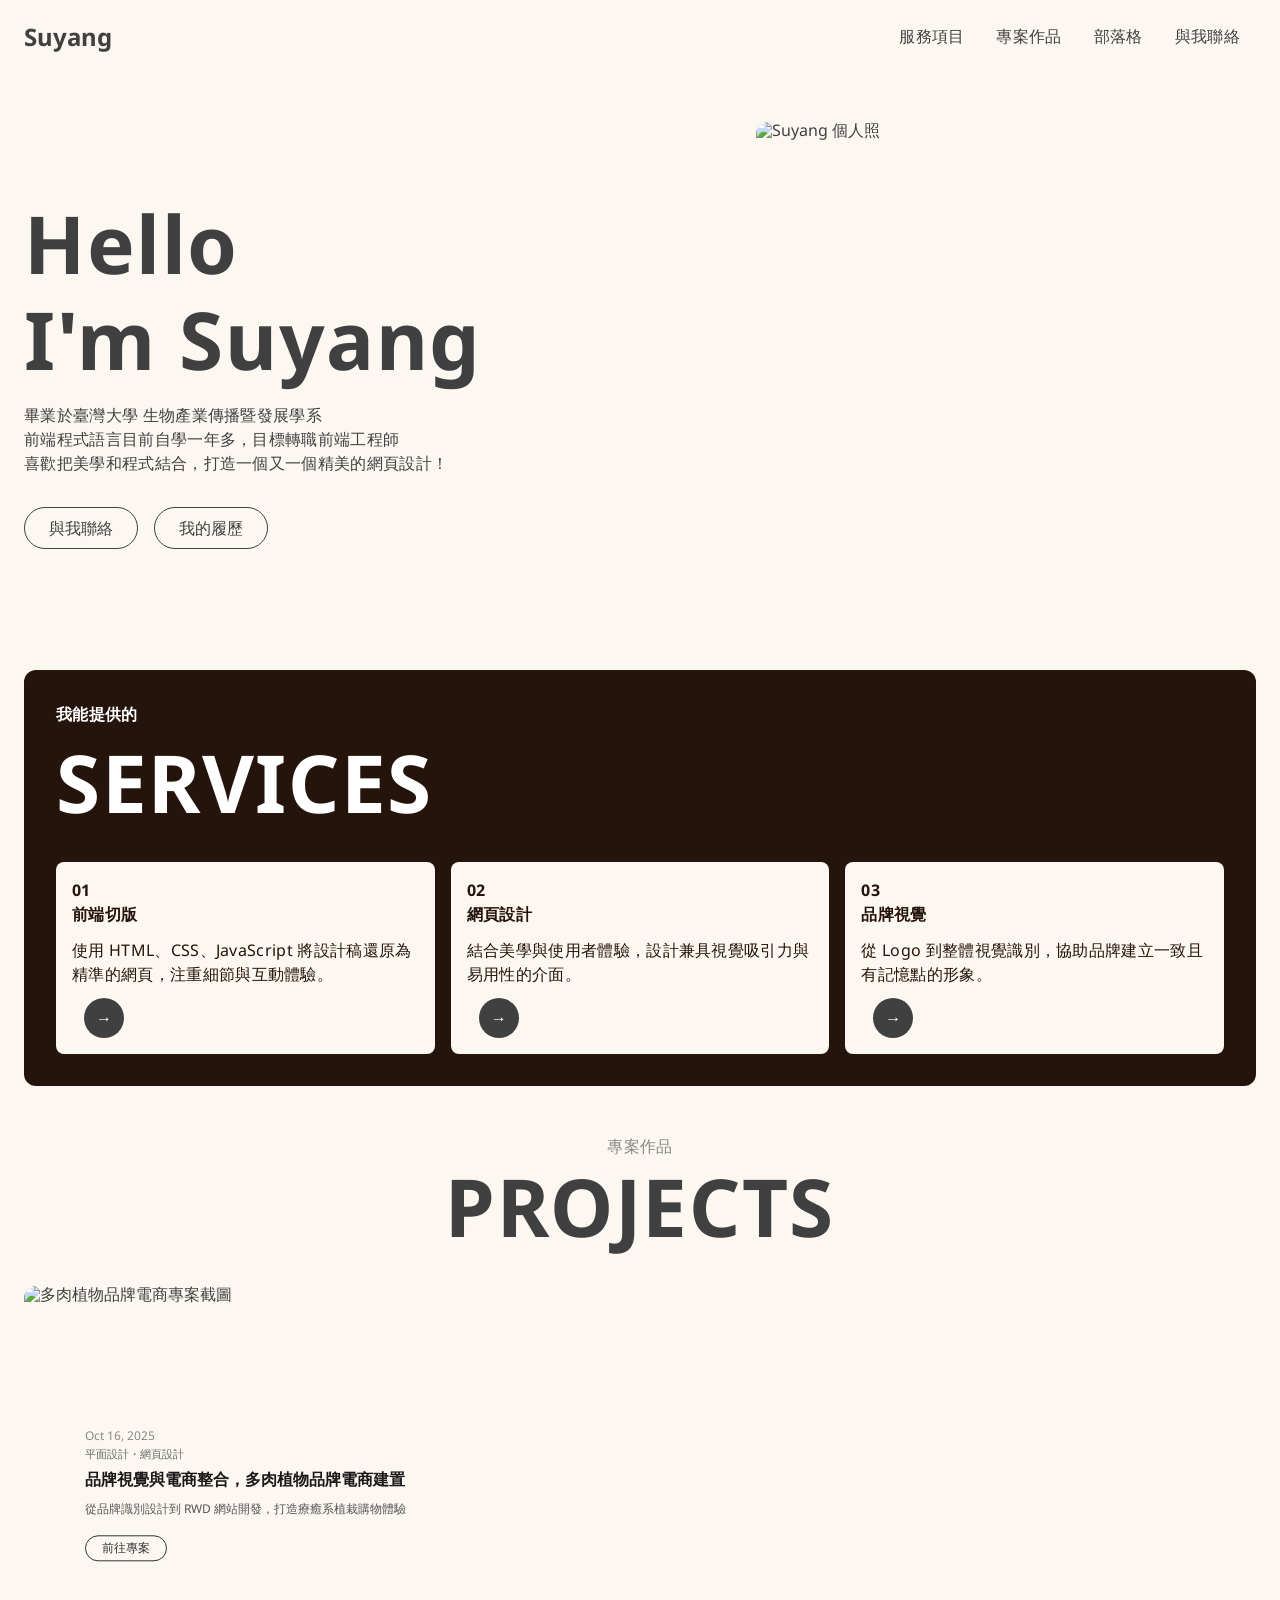
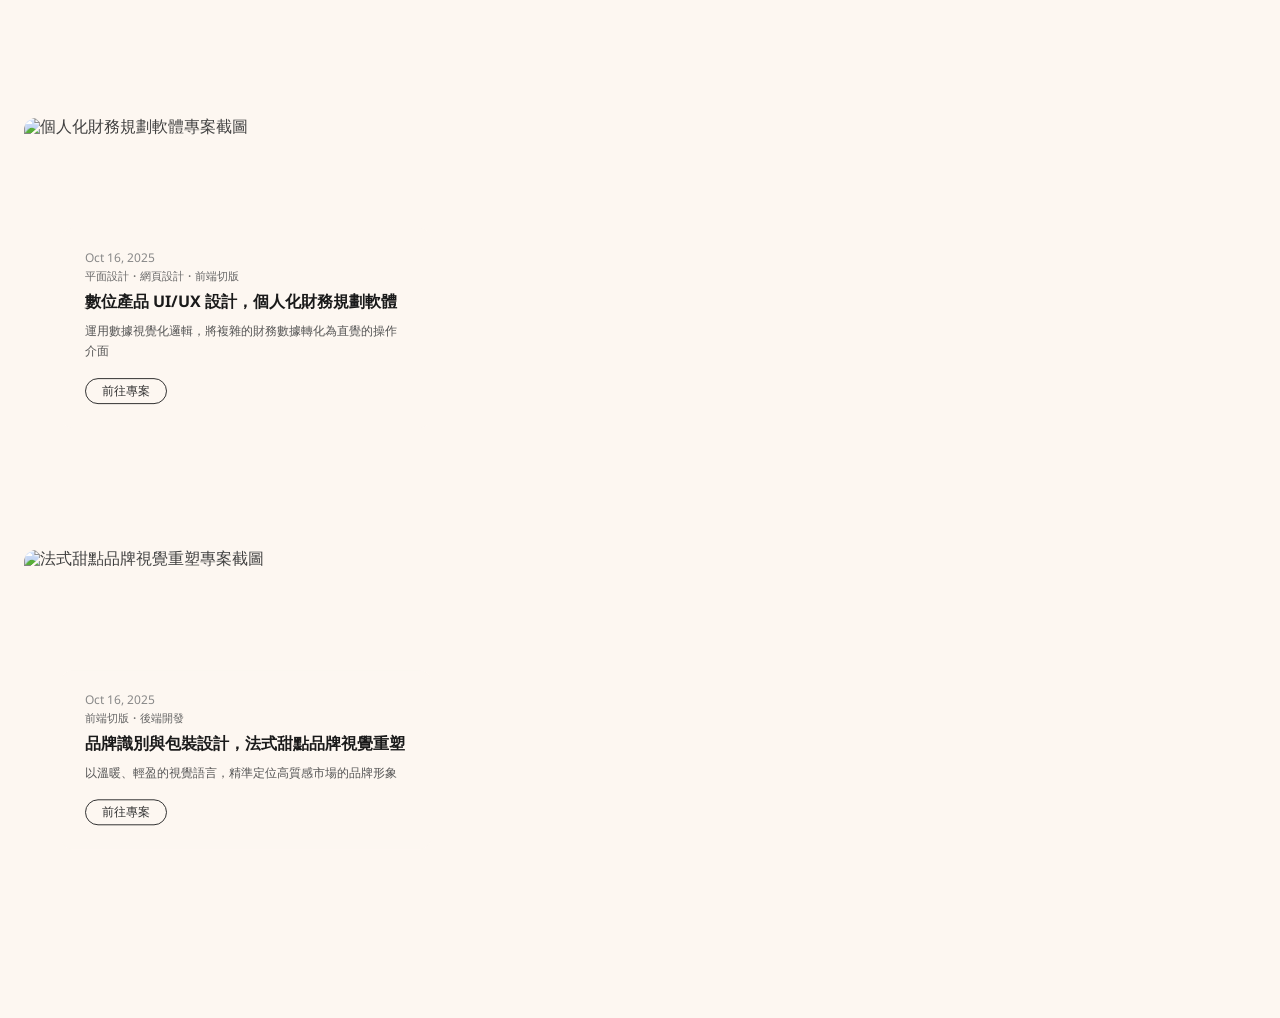
==== index.html @ 1df4dea6 "push a new version" ====
<!DOCTYPE html>
<html lang="zh-TW">
<head>
    <meta charset="UTF-8">
    <meta name="viewport" content="width=device-width, initial-scale=1.0">
    <link rel="stylesheet" href="style.css">
    <link rel="preconnect" href="https://fonts.googleapis.com">
    <link rel="preconnect" href="https://fonts.gstatic.com" crossorigin>
    <link href="https://fonts.googleapis.com/css2?family=Noto+Sans:ital,wght@0,100..900;1,100..900&display=swap" rel="stylesheet">
    <!-- EmailJS SDK -->
    <script src="https://cdn.jsdelivr.net/npm/@emailjs/browser@4/dist/email.min.js"></script>
    <title>Suyang Personal Branding</title>
</head>
<body>
    <div class="container">

        <!-- Header -->
        <div class="header">
            <p class="name">Suyang</p>
            <ul class="menu">
                <li><a href="#">服務項目</a></li>
                <li><a href="https://suyangalex.github.io/Suyang-Portfolio/" target="_blank">專案作品</a></li>
                <li><a href="#">部落格</a></li>
                <li><a href="#" id="navContactBtn">與我聯絡</a></li>
            </ul>
        </div>

        <!-- Profile -->
        <div class="profile">
            <div class="profile_text">
                <p class="eng">Hello<br>I'm Suyang</p>
                <p class="ch">
                    畢業於臺灣大學 生物產業傳播暨發展學系<br>
                    前端程式語言目前自學一年多，目標轉職前端工程師<br>
                    喜歡把美學和程式結合，打造一個又一個精美的網頁設計！
                </p>
                <div class="contact_resume">
                    <a href="#" id="heroContactBtn">與我聯絡</a>
                    <a href="https://www.cake.me/pu9730251" target="_blank">我的履歷</a>
                </div>
            </div>
            <img
                class="profile_img"
                src="https://github.com/SuyangAlex/Suyang-Portfolio/blob/main/img/handsome.jpg?raw=true"
                alt="Suyang 個人照"
            >
        </div>

        <!-- Service -->
        <div class="service">
            <p class="titleF">我能提供的</p>
            <p class="titleS">SERVICES</p>
            <div class="skills">
                <div class="skill">
                    <p class="first_line">01</p>
                    <p class="second_line">前端切版</p>
                    <p>使用 HTML、CSS、JavaScript 將設計稿還原為精準的網頁，注重細節與互動體驗。</p>
                    <div class="description">
                        <a href="#" aria-label="了解更多">→</a>
                    </div>
                </div>
                <div class="skill">
                    <p class="first_line">02</p>
                    <p class="second_line">網頁設計</p>
                    <p>結合美學與使用者體驗，設計兼具視覺吸引力與易用性的介面。</p>
                    <div class="description">
                        <a href="#" aria-label="了解更多">→</a>
                    </div>
                </div>
                <div class="skill">
                    <p class="first_line">03</p>
                    <p class="second_line">品牌視覺</p>
                    <p>從 Logo 到整體視覺識別，協助品牌建立一致且有記憶點的形象。</p>
                    <div class="description">
                        <a href="#" aria-label="了解更多">→</a>
                    </div>
                </div>
            </div>
        </div>

        <!-- Projects -->
        <div class="projects">
            <div class="projects-heading">
                <p class="label">專案作品</p>
                <p class="big-title">PROJECTS</p>
            </div>

            <div class="cards-wrapper">
                <div class="portfolio-card">
                    <img class="card-bg" src="https://github.com/hexschool/2022-web-layout-training/blob/main/2026-web-camp/project_1.png?raw=true" alt="多肉植物品牌電商專案截圖">
                    <div class="card-overlay">
                        <p class="card-date">Oct 16, 2025</p>
                        <p class="card-tags">平面設計・網頁設計</p>
                        <h2 class="card-title">品牌視覺與電商整合，多肉植物品牌電商建置</h2>
                        <p class="card-desc">從品牌識別設計到 RWD 網站開發，打造療癒系植栽購物體驗</p>
                        <a class="card-btn" href="#">前往專案</a>
                    </div>
                </div>

                <div class="portfolio-card">
                    <img class="card-bg" src="https://github.com/hexschool/2022-web-layout-training/blob/main/2026-web-camp/project_2.png?raw=true" alt="個人化財務規劃軟體專案截圖">
                    <div class="card-overlay">
                        <p class="card-date">Oct 16, 2025</p>
                        <p class="card-tags">平面設計・網頁設計・前端切版</p>
                        <h2 class="card-title">數位產品 UI/UX 設計，個人化財務規劃軟體</h2>
                        <p class="card-desc">運用數據視覺化邏輯，將複雜的財務數據轉化為直覺的操作介面</p>
                        <a class="card-btn" href="#">前往專案</a>
                    </div>
                </div>

                <div class="portfolio-card">
                    <img class="card-bg" src="https://github.com/hexschool/2022-web-layout-training/blob/main/2026-web-camp/project_3.png?raw=true" alt="法式甜點品牌視覺重塑專案截圖">
                    <div class="card-overlay">
                        <p class="card-date">Oct 16, 2025</p>
                        <p class="card-tags">前端切版・後端開發</p>
                        <h2 class="card-title">品牌識別與包裝設計，法式甜點品牌視覺重塑</h2>
                        <p class="card-desc">以溫暖、輕盈的視覺語言，精準定位高質感市場的品牌形象</p>
                        <a class="card-btn" href="#">前往專案</a>
                    </div>
                </div>
            </div>
        </div>

    </div>

    <!-- Contact Modal -->
    <div class="modal-overlay" id="modalOverlay" aria-hidden="true">
        <div class="modal" id="modal" role="dialog" aria-modal="true" aria-labelledby="modalTitle">
            <button class="modal-close" id="modalClose" aria-label="關閉">✕</button>

            <!-- Form View -->
            <div id="formView">
                <h2 class="modal-title" id="modalTitle">與我聯絡</h2>
                <p class="modal-sub">有任何合作提案或問題，都歡迎留言，<br>我會盡快回覆你！</p>

                <div class="form-group">
                    <label for="inputName">姓名</label>
                    <input type="text" id="inputName" placeholder="你的名字">
                </div>
                <div class="form-group">
                    <label for="inputEmail">Email</label>
                    <input type="email" id="inputEmail" placeholder="your@email.com">
                </div>
                <div class="form-group">
                    <label for="inputMessage">訊息</label>
                    <textarea id="inputMessage" rows="4" placeholder="想聊什麼都可以說..."></textarea>
                </div>

                <p class="form-error" id="formError"></p>
                <button class="btn-send" id="sendBtn">送出訊息</button>
            </div>

            <!-- Success View -->
            <div id="successView" class="success-view hidden">
                <div class="success-icon">✓</div>
                <p class="success-title">訊息已送出！</p>
                <p class="success-sub">謝謝你的來信，<br>我通常會在 1–2 個工作天內回覆。</p>
            </div>
        </div>
    </div>

    <script src="main.js"></script>
</body>
</html>
---- style.css ----
/* ── Reset ── */
html, body, div, span, applet, object, iframe,
h1, h2, h3, h4, h5, h6, p, blockquote, pre,
a, abbr, acronym, address, big, cite, code,
del, dfn, em, img, ins, kbd, q, s, samp,
small, strike, strong, sub, sup, tt, var,
b, u, i, center,
dl, dt, dd, ol, ul, li,
fieldset, form, label, legend,
table, caption, tbody, tfoot, thead, tr, th, td,
article, aside, canvas, details, embed,
figure, figcaption, footer, header, hgroup,
menu, nav, output, ruby, section, summary,
time, mark, audio, video {
    margin: 0;
    padding: 0;
    border: 0;
    font-size: 100%;
    font: inherit;
    vertical-align: baseline;
}
article, aside, details, figcaption, figure,
footer, header, hgroup, menu, nav, section {
    display: block;
}
body { line-height: 1; }
ol, ul { list-style: none; }
blockquote, q { quotes: none; }
blockquote:before, blockquote:after,
q:before, q:after { content: ''; content: none; }
table { border-collapse: collapse; border-spacing: 0; }

/* ── Base ── */
body {
    background-color: #FDF7F1;
    font-family: "Noto Sans", sans-serif;
    color: #404040;
}

.container {
    margin: 0 auto;
    width: 1296px;
    max-width: 100%;
    padding: 0 24px;
    box-sizing: border-box;
}

/* ── Header ── */
.header {
    display: flex;
    justify-content: space-between;
    align-items: center;
    margin-top: 16px;
    margin-bottom: 16px;
}

.name {
    font-size: 24px;
    font-weight: bold;
}

.menu {
    display: flex;
    align-items: center;
}

.menu a {
    text-decoration: none;
    color: #404040;
    font-size: 16px;
    line-height: 150%;
    letter-spacing: 0.02em;
    padding: 8px 16px;
    display: block;
    border-bottom: 2px solid transparent;
    transition: border-color 0.2s;
}

.menu a:hover {
    border-bottom-color: #404040;
}

/* ── Profile ── */
.profile {
    display: flex;
    justify-content: space-between;
    align-items: center;
    gap: 32px;
    padding: 48px 0;
}

.profile_text {
    display: flex;
    flex-direction: column;
    justify-content: center;
}

.eng {
    font-size: 80px;
    font-weight: bold;
    letter-spacing: 0.02em;
    line-height: 120%;
    margin-bottom: 16px;
}

.ch {
    font-size: 16px;
    letter-spacing: 0.02em;
    line-height: 150%;
}

.profile_img {
    width: 500px;
    height: 500px;
    object-fit: cover;
    border-radius: 12px;
    flex-shrink: 0;
}

.contact_resume {
    display: flex;
    margin-top: 32px;
    gap: 16px;
}

.contact_resume a {
    text-decoration: none;
    display: block;
    padding: 12px 24px;
    border: 1px solid #404040;
    border-radius: 35px;
    color: #404040;
    transition: background-color 0.2s, color 0.2s;
}

.contact_resume a:hover {
    color: white;
    background-color: #404040;
}

/* ── Service ── */
.service {
    background-color: #24140B;
    color: white;
    padding: 32px;
    border-radius: 12px;
    margin-bottom: 32px;
}

.titleF {
    font-size: 16px;
    line-height: 150%;
    letter-spacing: 0.02em;
    font-weight: bold;
    margin-bottom: 8px;
}

.titleS {
    font-size: 80px;
    line-height: 120%;
    letter-spacing: 0.02em;
    font-weight: bold;
    margin-bottom: 32px;
}

.skills {
    display: flex;
    gap: 16px;
}

.skill {
    background-color: #FDF7F1;
    color: #24140B;
    padding: 16px;
    border-radius: 8px;
    flex: 1;
}

.first_line {
    font-size: 16px;
    font-weight: bold;
    line-height: 150%;
    letter-spacing: 0.02em;
}

.second_line {
    font-size: 28px;
    font-weight: bold;
    line-height: 150%;
    letter-spacing: 0.02em;
    margin-bottom: 12px;
}

.skill p {
    font-size: 16px;
    line-height: 150%;
    letter-spacing: 0.02em;
}

.description {
    display: flex;
    align-items: center;
    margin-top: 12px;
}

.description a {
    margin-left: 12px;
    text-decoration: none;
    color: white;
    padding: 12px;
    background-color: #404040;
    border-radius: 50%;
    display: flex;
    align-items: center;
    justify-content: center;
    transition: background-color 0.2s;
}

.description a:hover {
    background-color: #24140B;
}

/* ── Projects ── */
.projects {
    margin-top: 48px;
    margin-bottom: 48px;
    display: flex;
    flex-direction: column;
    align-items: center;
}

.projects-heading {
    text-align: center;
    margin-bottom: 32px;
}

.projects-heading .label {
    font-size: 16px;
    line-height: 150%;
    letter-spacing: 0.02em;
    color: #888;
}

.projects-heading .big-title {
    font-size: 80px;
    font-weight: bold;
    line-height: 120%;
    letter-spacing: 0.02em;
    color: #404040;
}

.cards-wrapper {
    width: 100%;
    display: flex;
    flex-direction: column;
    gap: 12px;
}

.portfolio-card {
    position: relative;
    width: 100%;
    overflow: hidden;
    border-radius: 12px;
}

.card-bg {
    display: block;
    width: 100%;
    height: 420px;
    object-fit: cover;
}

.card-overlay {
    position: absolute;
    top: 50%;
    left: 3%;
    transform: translateY(-50%);
    width: 30%;
    background: #FDF7F1;
    padding: 24px;
    box-sizing: border-box;
    border-radius: 12px;
}

.card-date {
    font-size: 12px;
    color: #888;
    margin-bottom: 6px;
}

.card-tags {
    font-size: 11px;
    color: #666;
    margin-bottom: 8px;
}

.card-title {
    font-size: 16px;
    font-weight: bold;
    color: #1a1a1a;
    margin-bottom: 8px;
    line-height: 1.5;
}

.card-desc {
    font-size: 12px;
    color: #555;
    margin-bottom: 16px;
    line-height: 1.7;
}

.card-btn {
    display: inline-block;
    font-size: 12px;
    color: #333;
    border: 1px solid #333;
    padding: 6px 16px;
    border-radius: 20px;
    text-decoration: none;
    transition: background-color 0.2s, color 0.2s;
}

.card-btn:hover {
    color: white;
    background-color: #404040;
    border-color: #404040;
}

/* ── Contact Modal ── */
.modal-overlay {
    position: fixed;
    inset: 0;
    background: rgba(36, 20, 11, 0.55);
    display: flex;
    align-items: center;
    justify-content: center;
    z-index: 100;
    opacity: 0;
    pointer-events: none;
    transition: opacity 0.25s ease;
}

.modal-overlay.active {
    opacity: 1;
    pointer-events: all;
}

.modal {
    background: #FDF7F1;
    border-radius: 16px;
    padding: 40px;
    width: 420px;
    max-width: calc(100vw - 48px);
    position: relative;
    transform: translateY(24px);
    transition: transform 0.25s ease, opacity 0.25s ease;
    opacity: 0;
    box-sizing: border-box;
}

.modal-overlay.active .modal {
    transform: translateY(0);
    opacity: 1;
}

.modal-close {
    position: absolute;
    top: 16px;
    right: 20px;
    background: none;
    border: none;
    font-size: 18px;
    cursor: pointer;
    color: #aaa;
    padding: 4px;
    line-height: 1;
    transition: color 0.15s;
}

.modal-close:hover {
    color: #404040;
}

.modal-title {
    font-size: 22px;
    font-weight: bold;
    color: #24140B;
    margin-bottom: 6px;
}

.modal-sub {
    font-size: 14px;
    color: #888;
    line-height: 1.6;
    margin-bottom: 28px;
}

.form-group {
    margin-bottom: 16px;
}

.form-group label {
    display: block;
    font-size: 13px;
    color: #666;
    margin-bottom: 6px;
}

.form-group input,
.form-group textarea {
    width: 100%;
    box-sizing: border-box;
    background: white;
    border: 1px solid #d4c9be;
    border-radius: 8px;
    padding: 10px 14px;
    font-size: 14px;
    font-family: "Noto Sans", sans-serif;
    color: #404040;
    outline: none;
    transition: border-color 0.15s;
    resize: none;
}

.form-group input:focus,
.form-group textarea:focus {
    border-color: #404040;
}

.form-error {
    font-size: 13px;
    color: #c0392b;
    margin-bottom: 8px;
    min-height: 18px;
}

.btn-send {
    width: 100%;
    padding: 14px;
    background: #24140B;
    color: white;
    border: none;
    border-radius: 35px;
    font-size: 15px;
    font-family: "Noto Sans", sans-serif;
    cursor: pointer;
    transition: background 0.2s, transform 0.1s;
}

.btn-send:hover {
    background: #404040;
}

.btn-send:active {
    transform: scale(0.98);
}

.btn-send:disabled {
    background: #aaa;
    cursor: not-allowed;
}

/* Success state */
.success-view {
    text-align: center;
    padding: 16px 0 8px;
}

.success-view.hidden {
    display: none;
}

#formView.hidden {
    display: none;
}

.success-icon {
    width: 56px;
    height: 56px;
    border-radius: 50%;
    background: #24140B;
    color: white;
    font-size: 24px;
    display: flex;
    align-items: center;
    justify-content: center;
    margin: 0 auto 20px;
}

.success-title {
    font-size: 18px;
    font-weight: bold;
    color: #24140B;
    margin-bottom: 10px;
}

.success-sub {
    font-size: 14px;
    color: #888;
    line-height: 1.7;
}
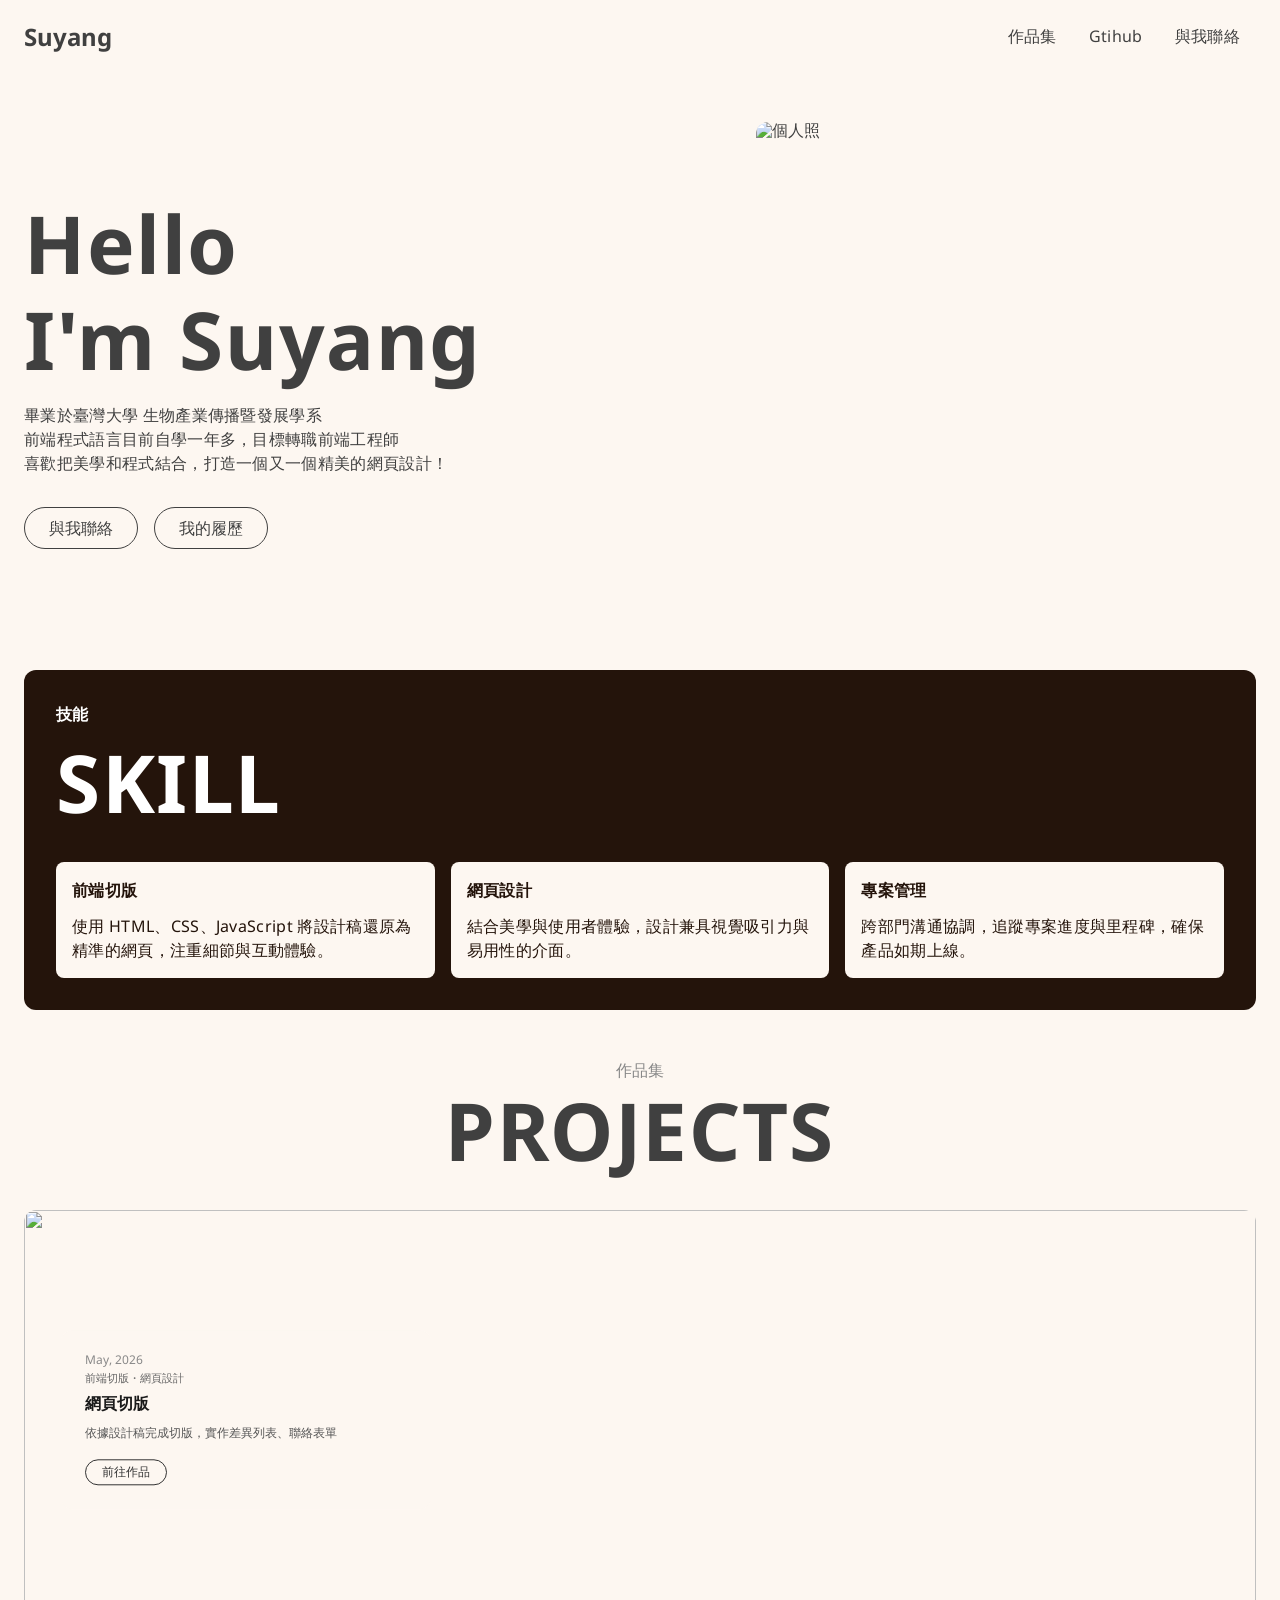
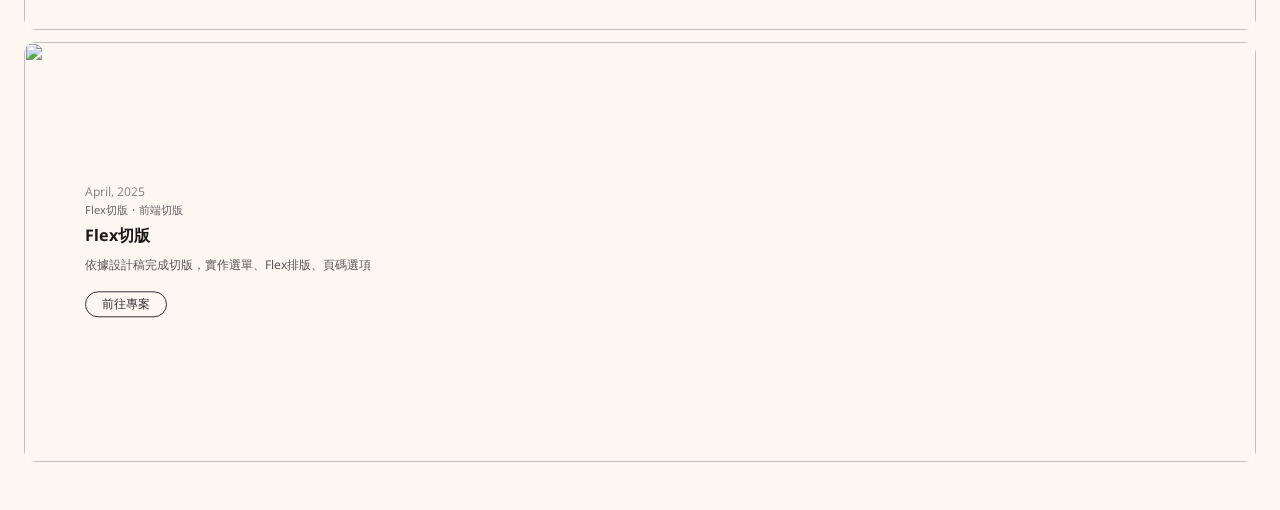
==== commit ddf9aedd: "second version commit" ====
--- a/index.html
+++ b/index.html
@@ -18,9 +18,8 @@
         <div class="header">
             <p class="name">Suyang</p>
             <ul class="menu">
-                <li><a href="#">服務項目</a></li>
-                <li><a href="https://suyangalex.github.io/Suyang-Portfolio/" target="_blank">專案作品</a></li>
-                <li><a href="#">部落格</a></li>
+                <li><a href="https://suyangalex.github.io/Suyang-Portfolio/" target="_blank">作品集</a></li>
+                <li><a href="https://github.com/SuyangAlex">Gtihub</a></li>
                 <li><a href="#" id="navContactBtn">與我聯絡</a></li>
             </ul>
         </div>
@@ -42,38 +41,26 @@
             <img
                 class="profile_img"
                 src="https://github.com/SuyangAlex/Suyang-Portfolio/blob/main/img/handsome.jpg?raw=true"
-                alt="Suyang 個人照"
+                alt="個人照"
             >
         </div>
 
         <!-- Service -->
         <div class="service">
-            <p class="titleF">我能提供的</p>
-            <p class="titleS">SERVICES</p>
+            <p class="titleF">技能</p>
+            <p class="titleS">SKILL</p>
             <div class="skills">
                 <div class="skill">
-                    <p class="first_line">01</p>
                     <p class="second_line">前端切版</p>
                     <p>使用 HTML、CSS、JavaScript 將設計稿還原為精準的網頁，注重細節與互動體驗。</p>
-                    <div class="description">
-                        <a href="#" aria-label="了解更多">→</a>
-                    </div>
                 </div>
                 <div class="skill">
-                    <p class="first_line">02</p>
                     <p class="second_line">網頁設計</p>
                     <p>結合美學與使用者體驗，設計兼具視覺吸引力與易用性的介面。</p>
-                    <div class="description">
-                        <a href="#" aria-label="了解更多">→</a>
-                    </div>
                 </div>
                 <div class="skill">
-                    <p class="first_line">03</p>
-                    <p class="second_line">品牌視覺</p>
-                    <p>從 Logo 到整體視覺識別，協助品牌建立一致且有記憶點的形象。</p>
-                    <div class="description">
-                        <a href="#" aria-label="了解更多">→</a>
-                    </div>
+                    <p class="second_line">專案管理</p>
+                    <p>跨部門溝通協調，追蹤專案進度與里程碑，確保產品如期上線。</p>
                 </div>
             </div>
         </div>
@@ -81,41 +68,30 @@
         <!-- Projects -->
         <div class="projects">
             <div class="projects-heading">
-                <p class="label">專案作品</p>
+                <p class="label">作品集</p>
                 <p class="big-title">PROJECTS</p>
             </div>
 
             <div class="cards-wrapper">
                 <div class="portfolio-card">
-                    <img class="card-bg" src="https://github.com/hexschool/2022-web-layout-training/blob/main/2026-web-camp/project_1.png?raw=true" alt="多肉植物品牌電商專案截圖">
+                    <img class="card-bg" src="https://raw.githubusercontent.com/hexschool/HTMLHWSource/master/singlePage/banner.png" alt="">
                     <div class="card-overlay">
-                        <p class="card-date">Oct 16, 2025</p>
-                        <p class="card-tags">平面設計・網頁設計</p>
-                        <h2 class="card-title">品牌視覺與電商整合，多肉植物品牌電商建置</h2>
-                        <p class="card-desc">從品牌識別設計到 RWD 網站開發，打造療癒系植栽購物體驗</p>
-                        <a class="card-btn" href="#">前往專案</a>
+                        <p class="card-date">May, 2026</p>
+                        <p class="card-tags">前端切版・網頁設計</p>
+                        <h2 class="card-title">網頁切版</h2>
+                        <p class="card-desc">依據設計稿完成切版，實作差異列表、聯絡表單</p>
+                        <a class="card-btn" href="https://suyangalex.github.io/Suyang-Portfolio/" target="_blank">前往作品</a>
                     </div>
                 </div>
 
                 <div class="portfolio-card">
-                    <img class="card-bg" src="https://github.com/hexschool/2022-web-layout-training/blob/main/2026-web-camp/project_2.png?raw=true" alt="個人化財務規劃軟體專案截圖">
+                    <img class="card-bg" src="https://github.com/hexschool/2022-web-layout-training/blob/main/2026-web-camp/blog_1.png?raw=true" alt="">
                     <div class="card-overlay">
-                        <p class="card-date">Oct 16, 2025</p>
-                        <p class="card-tags">平面設計・網頁設計・前端切版</p>
-                        <h2 class="card-title">數位產品 UI/UX 設計，個人化財務規劃軟體</h2>
-                        <p class="card-desc">運用數據視覺化邏輯，將複雜的財務數據轉化為直覺的操作介面</p>
-                        <a class="card-btn" href="#">前往專案</a>
-                    </div>
-                </div>
-
-                <div class="portfolio-card">
-                    <img class="card-bg" src="https://github.com/hexschool/2022-web-layout-training/blob/main/2026-web-camp/project_3.png?raw=true" alt="法式甜點品牌視覺重塑專案截圖">
-                    <div class="card-overlay">
-                        <p class="card-date">Oct 16, 2025</p>
-                        <p class="card-tags">前端切版・後端開發</p>
-                        <h2 class="card-title">品牌識別與包裝設計，法式甜點品牌視覺重塑</h2>
-                        <p class="card-desc">以溫暖、輕盈的視覺語言，精準定位高質感市場的品牌形象</p>
-                        <a class="card-btn" href="#">前往專案</a>
+                        <p class="card-date">April, 2025</p>
+                        <p class="card-tags">Flex切版・前端切版</p>
+                        <h2 class="card-title">Flex切版</h2>
+                        <p class="card-desc">依據設計稿完成切版，實作選單、Flex排版、頁碼選項</p>
+                        <a class="card-btn" href="https://suyangalex.github.io/homework_3/" target="_blank">前往專案</a>
                     </div>
                 </div>
             </div>
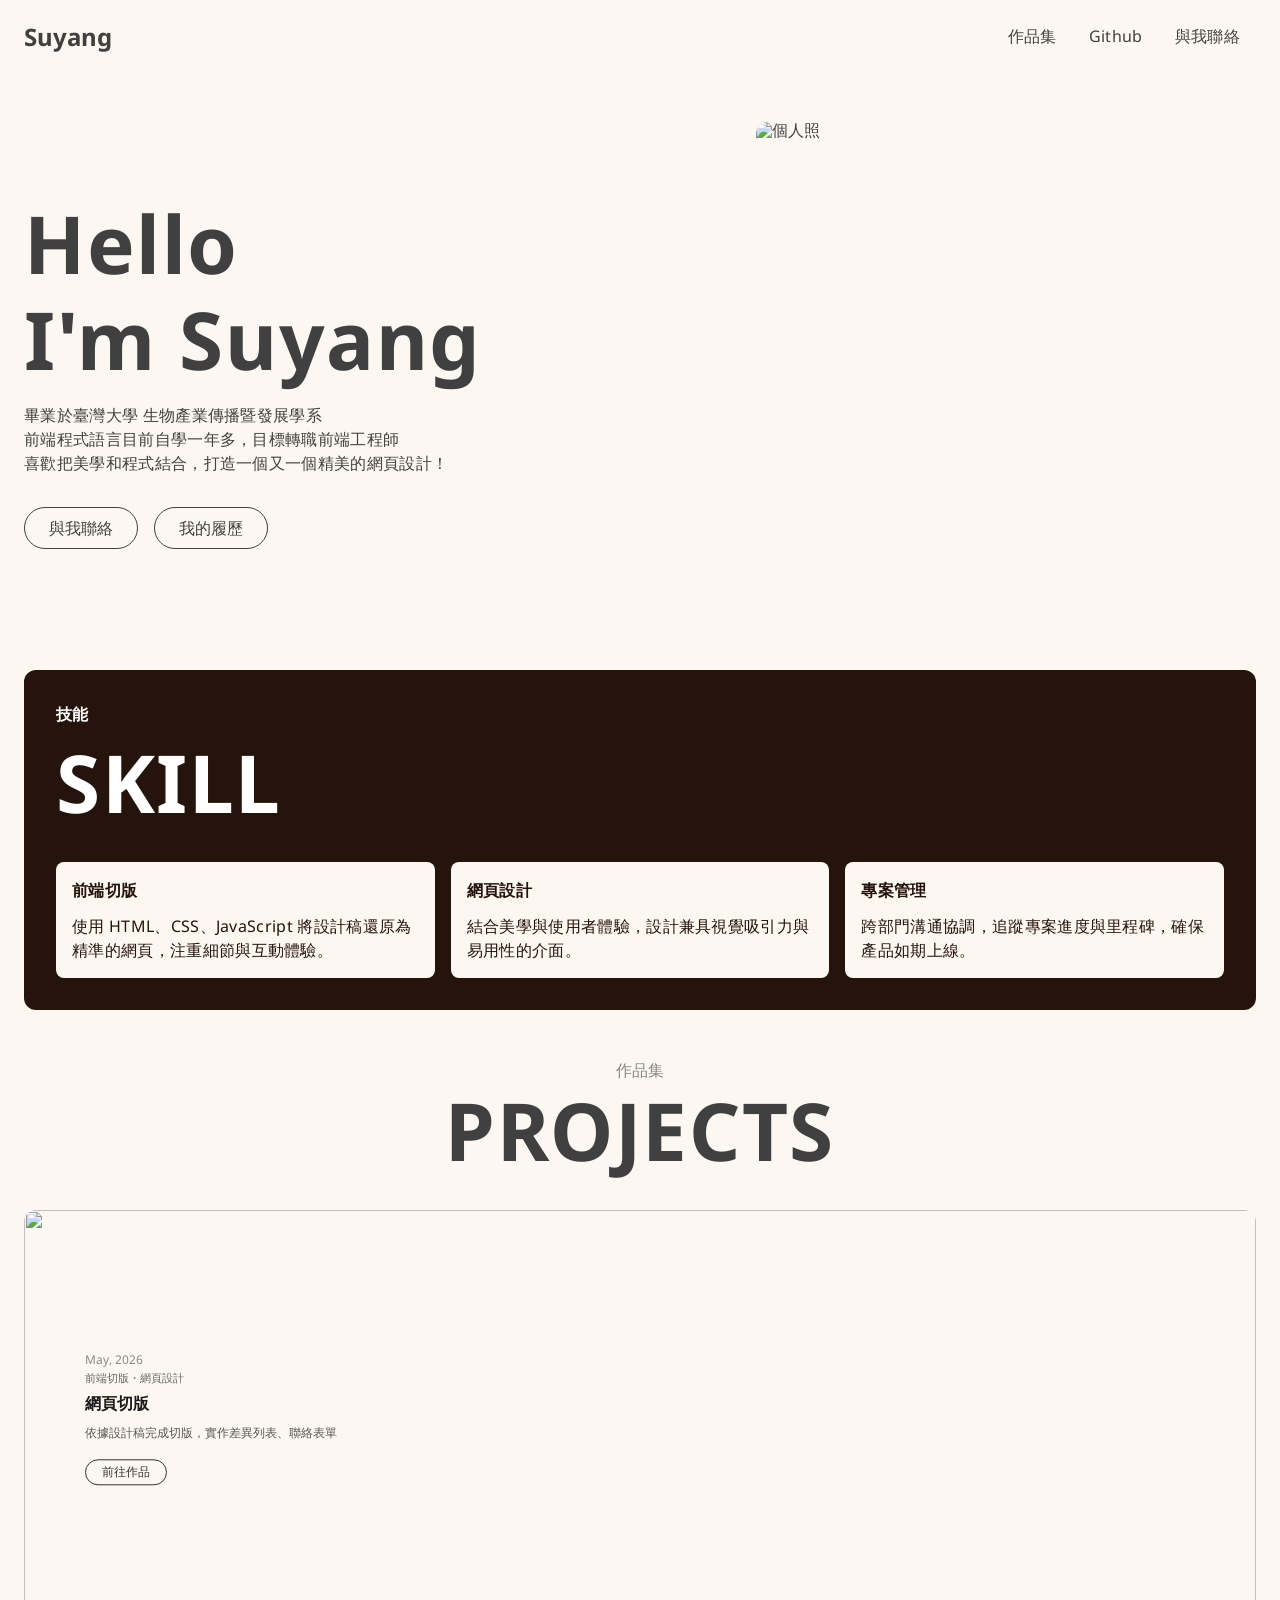
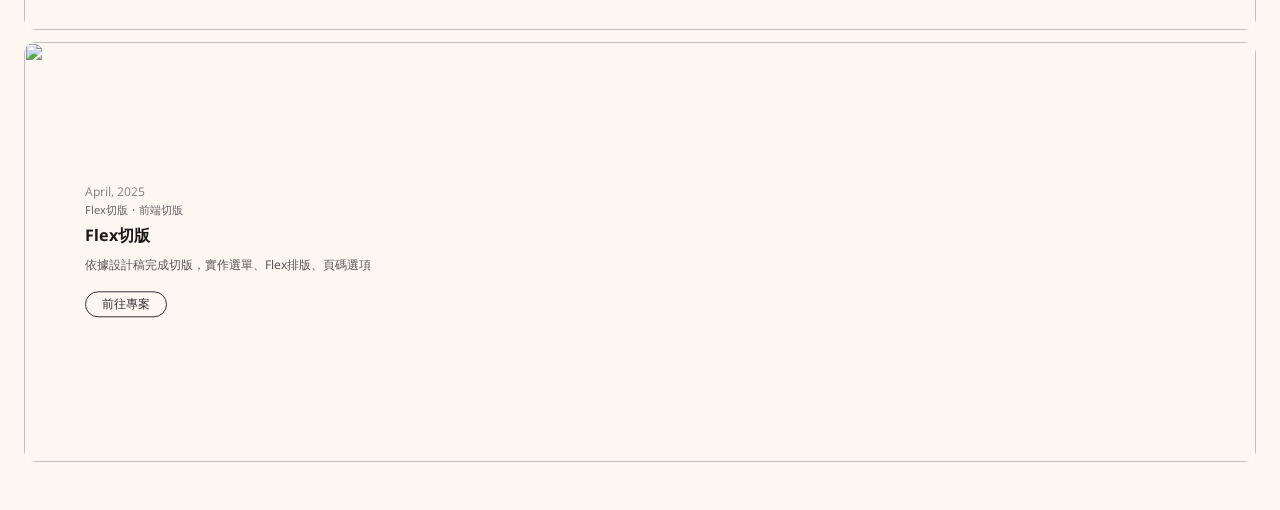
==== commit ad8adb72: "correct typo commit" ====
--- a/index.html
+++ b/index.html
@@ -19,7 +19,7 @@
             <p class="name">Suyang</p>
             <ul class="menu">
                 <li><a href="https://suyangalex.github.io/Suyang-Portfolio/" target="_blank">作品集</a></li>
-                <li><a href="https://github.com/SuyangAlex">Gtihub</a></li>
+                <li><a href="https://github.com/SuyangAlex">Github</a></li>
                 <li><a href="#" id="navContactBtn">與我聯絡</a></li>
             </ul>
         </div>
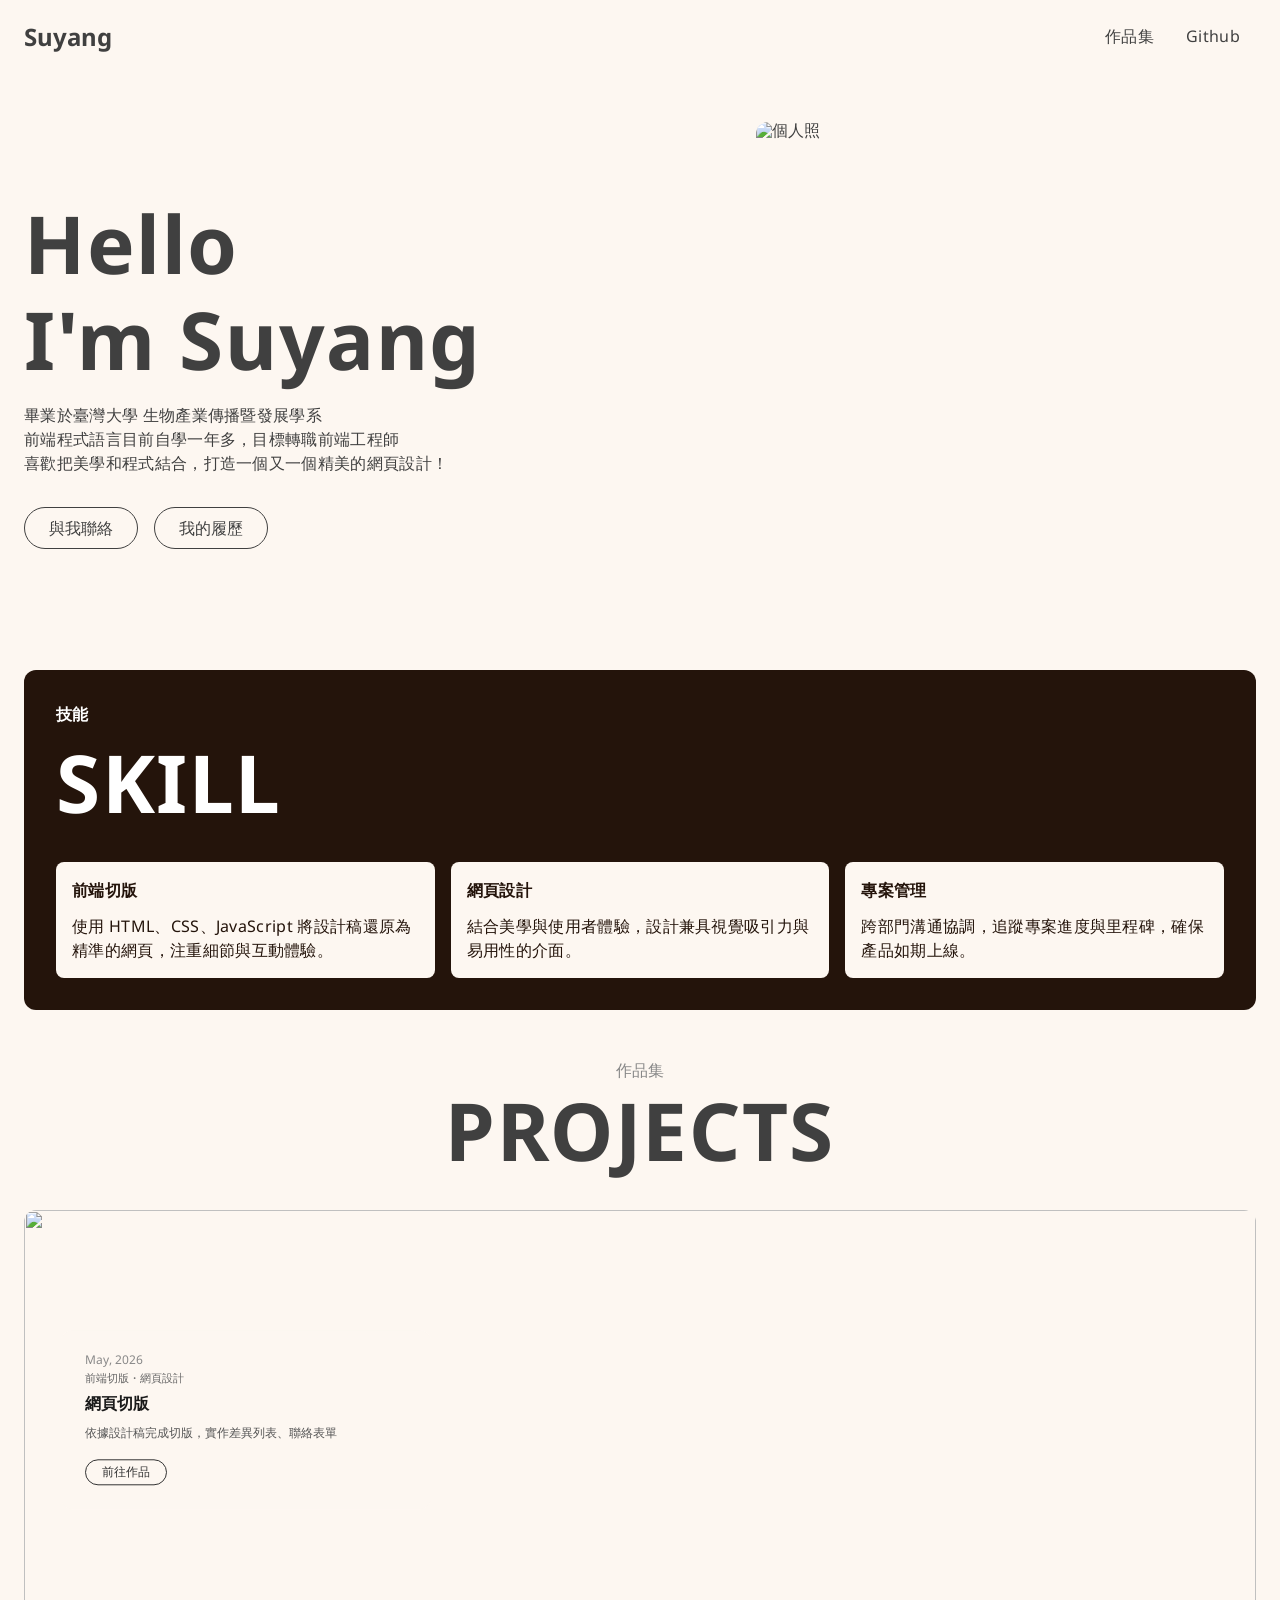
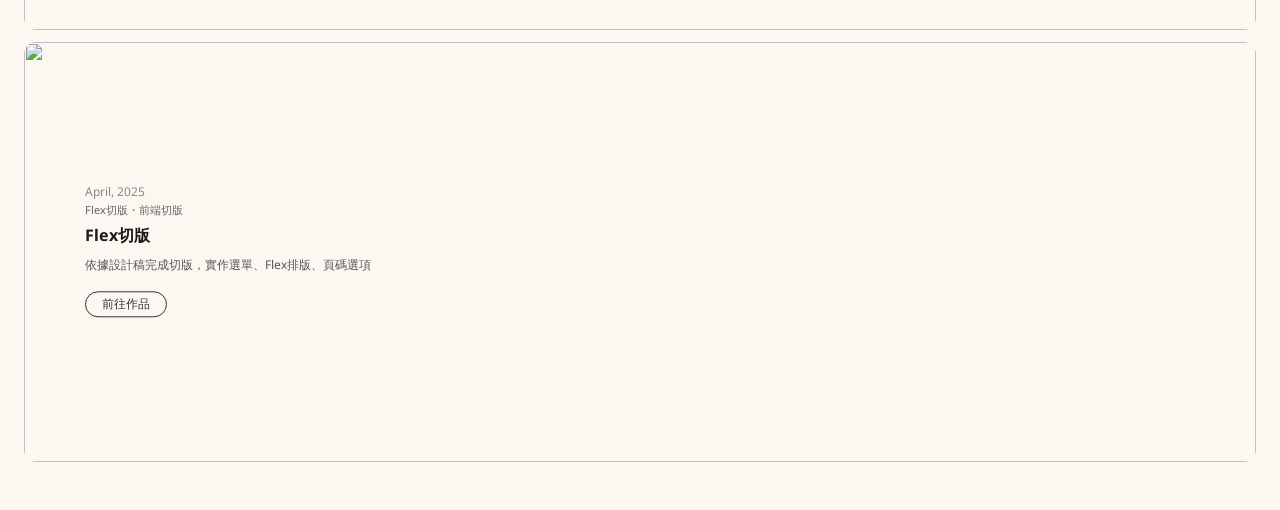
==== commit 91b75783: "remove my project from header and correct typo" ====
--- a/index.html
+++ b/index.html
@@ -18,9 +18,8 @@
         <div class="header">
             <p class="name">Suyang</p>
             <ul class="menu">
-                <li><a href="https://suyangalex.github.io/Suyang-Portfolio/" target="_blank">作品集</a></li>
-                <li><a href="https://github.com/SuyangAlex">Github</a></li>
-                <li><a href="#" id="navContactBtn">與我聯絡</a></li>
+                <li><a href="#projects">作品集</a></li>
+                <li><a href="https://github.com/SuyangAlex" target="_blank">Github</a></li>
             </ul>
         </div>
 
@@ -66,7 +65,7 @@
         </div>
 
         <!-- Projects -->
-        <div class="projects">
+        <div class="projects" id="projects">
             <div class="projects-heading">
                 <p class="label">作品集</p>
                 <p class="big-title">PROJECTS</p>
@@ -91,7 +90,7 @@
                         <p class="card-tags">Flex切版・前端切版</p>
                         <h2 class="card-title">Flex切版</h2>
                         <p class="card-desc">依據設計稿完成切版，實作選單、Flex排版、頁碼選項</p>
-                        <a class="card-btn" href="https://suyangalex.github.io/homework_3/" target="_blank">前往專案</a>
+                        <a class="card-btn" href="https://suyangalex.github.io/homework_3/" target="_blank">前往作品</a>
                     </div>
                 </div>
             </div>
--- a/style.css
+++ b/style.css
@@ -29,6 +29,9 @@
 blockquote:before, blockquote:after,
 q:before, q:after { content: ''; content: none; }
 table { border-collapse: collapse; border-spacing: 0; }
+html {
+    scroll-behavior: smooth;
+}
 
 /* ── Base ── */
 body {
